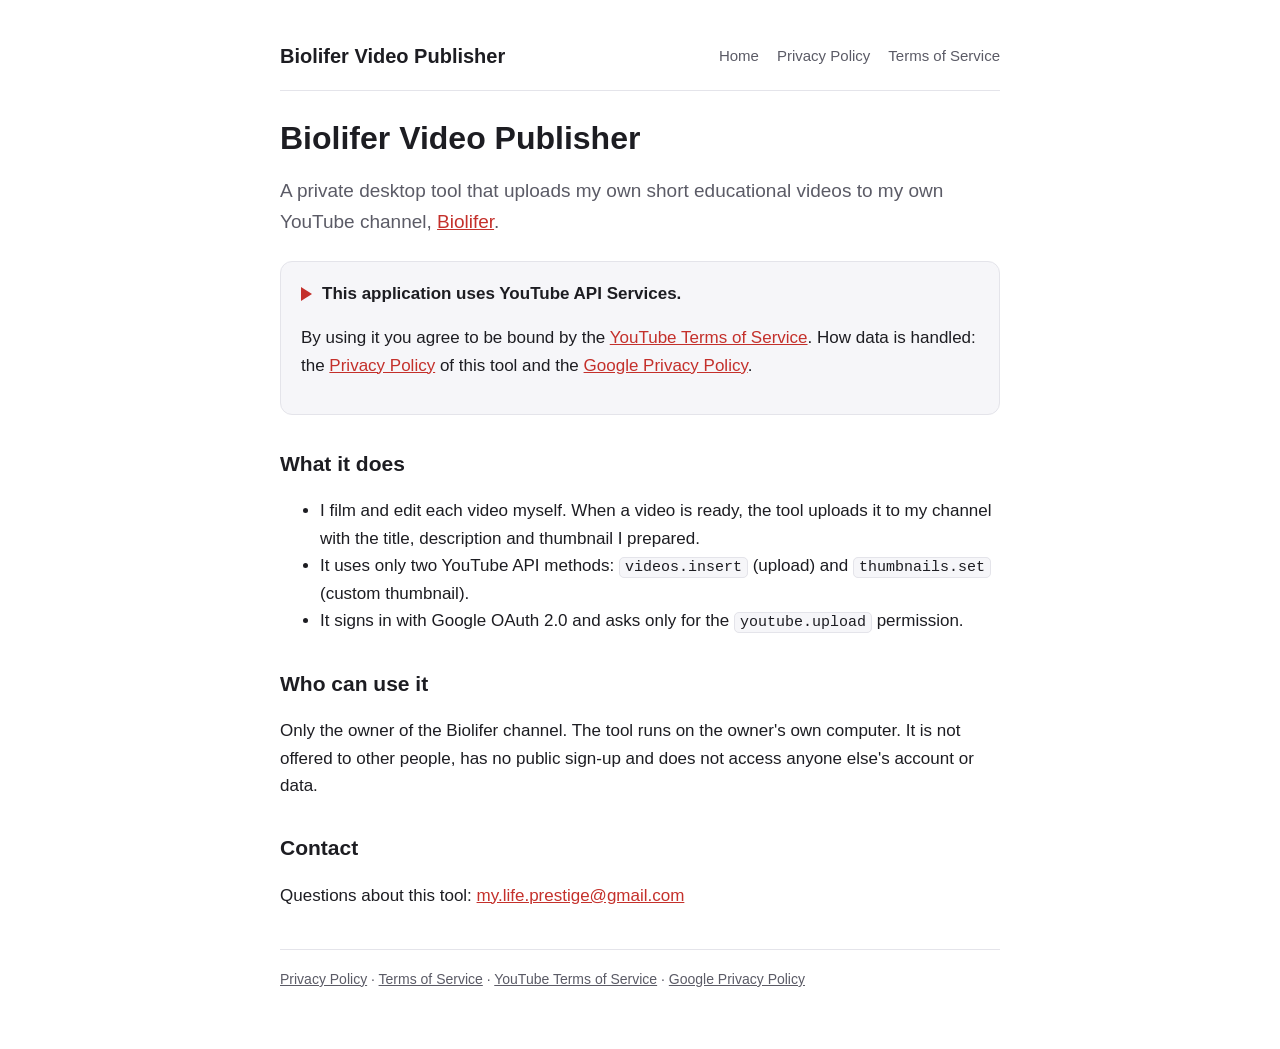
==== index.html @ b5eedc53 "Biolifer Video Publisher: home, privacy policy, terms Co-Authored-By: Claude Opus 5.5 <noreply@anthr" ====
<!doctype html>
<html lang="en">
<head>
<meta charset="utf-8">
<meta name="viewport" content="width=device-width, initial-scale=1">
<title>Biolifer Video Publisher</title>
<meta name="description" content="A private desktop tool that uploads the Biolifer channel owner's own videos to the Biolifer YouTube channel using YouTube API Services.">
<link rel="stylesheet" href="style.css">
</head>
<body>
<div class="wrap">
<header>
  <a class="brand" href="./">Biolifer Video Publisher</a>
  <nav><a href="./">Home</a><a href="privacy.html">Privacy Policy</a><a href="terms.html">Terms of Service</a></nav>
</header>

<h1>Biolifer Video Publisher</h1>
<p class="lead">A private desktop tool that uploads my own short educational videos to my own YouTube channel, <a href="https://www.youtube.com/@Biolifer">Biolifer</a>.</p>

<div class="card">
  <p class="yt"><i></i>This application uses YouTube API Services.</p>
  <p>By using it you agree to be bound by the <a href="https://www.youtube.com/t/terms">YouTube Terms of Service</a>. How data is handled: the <a href="privacy.html">Privacy Policy</a> of this tool and the <a href="https://policies.google.com/privacy">Google Privacy Policy</a>.</p>
</div>

<h2>What it does</h2>
<ul>
  <li>I film and edit each video myself. When a video is ready, the tool uploads it to my channel with the title, description and thumbnail I prepared.</li>
  <li>It uses only two YouTube API methods: <code>videos.insert</code> (upload) and <code>thumbnails.set</code> (custom thumbnail).</li>
  <li>It signs in with Google OAuth 2.0 and asks only for the <code>youtube.upload</code> permission.</li>
</ul>

<h2>Who can use it</h2>
<p>Only the owner of the Biolifer channel. The tool runs on the owner's own computer. It is not offered to other people, has no public sign-up and does not access anyone else's account or data.</p>

<h2>Contact</h2>
<p>Questions about this tool: <a href="mailto:my.life.prestige@gmail.com">my.life.prestige@gmail.com</a></p>

<footer>
  <a href="privacy.html">Privacy Policy</a> · <a href="terms.html">Terms of Service</a> · <a href="https://www.youtube.com/t/terms">YouTube Terms of Service</a> · <a href="https://policies.google.com/privacy">Google Privacy Policy</a>
</footer>
</div>
</body>
</html>
---- style.css ----
:root{--bg:#ffffff;--text:#1d1d22;--muted:#5b5b66;--line:#e4e4ea;--accent:#c4302b;--card:#f6f6f9}
*{box-sizing:border-box}
body{margin:0;background:var(--bg);color:var(--text);font:17px/1.6 -apple-system,"Segoe UI",Roboto,Arial,sans-serif}
.wrap{max-width:760px;margin:0 auto;padding:40px 20px 60px}
header{display:flex;flex-wrap:wrap;gap:12px 24px;align-items:center;justify-content:space-between;border-bottom:1px solid var(--line);padding-bottom:18px;margin-bottom:28px}
.brand{font-weight:800;font-size:20px;color:var(--text);text-decoration:none}
nav a{color:var(--muted);text-decoration:none;margin-left:18px;font-size:15px}
nav a:first-child{margin-left:0}
nav a:hover,a:hover{color:var(--accent)}
h1{font-size:32px;line-height:1.2;margin:0 0 12px}
h2{font-size:21px;margin:32px 0 8px}
.lead{font-size:19px;color:var(--muted)}
.card{background:var(--card);border:1px solid var(--line);border-radius:12px;padding:18px 20px;margin:24px 0}
.yt{display:flex;align-items:center;gap:10px;font-weight:700;margin-top:0}
.yt i{display:inline-block;width:0;height:0;border-left:11px solid var(--accent);border-top:7px solid transparent;border-bottom:7px solid transparent}
a{color:var(--accent)}
code{background:var(--card);border:1px solid var(--line);border-radius:5px;padding:1px 5px;font-size:15px}
footer{border-top:1px solid var(--line);margin-top:40px;padding-top:18px;font-size:14px;color:var(--muted)}
footer a{color:var(--muted)}
.muted{color:var(--muted);font-size:15px}
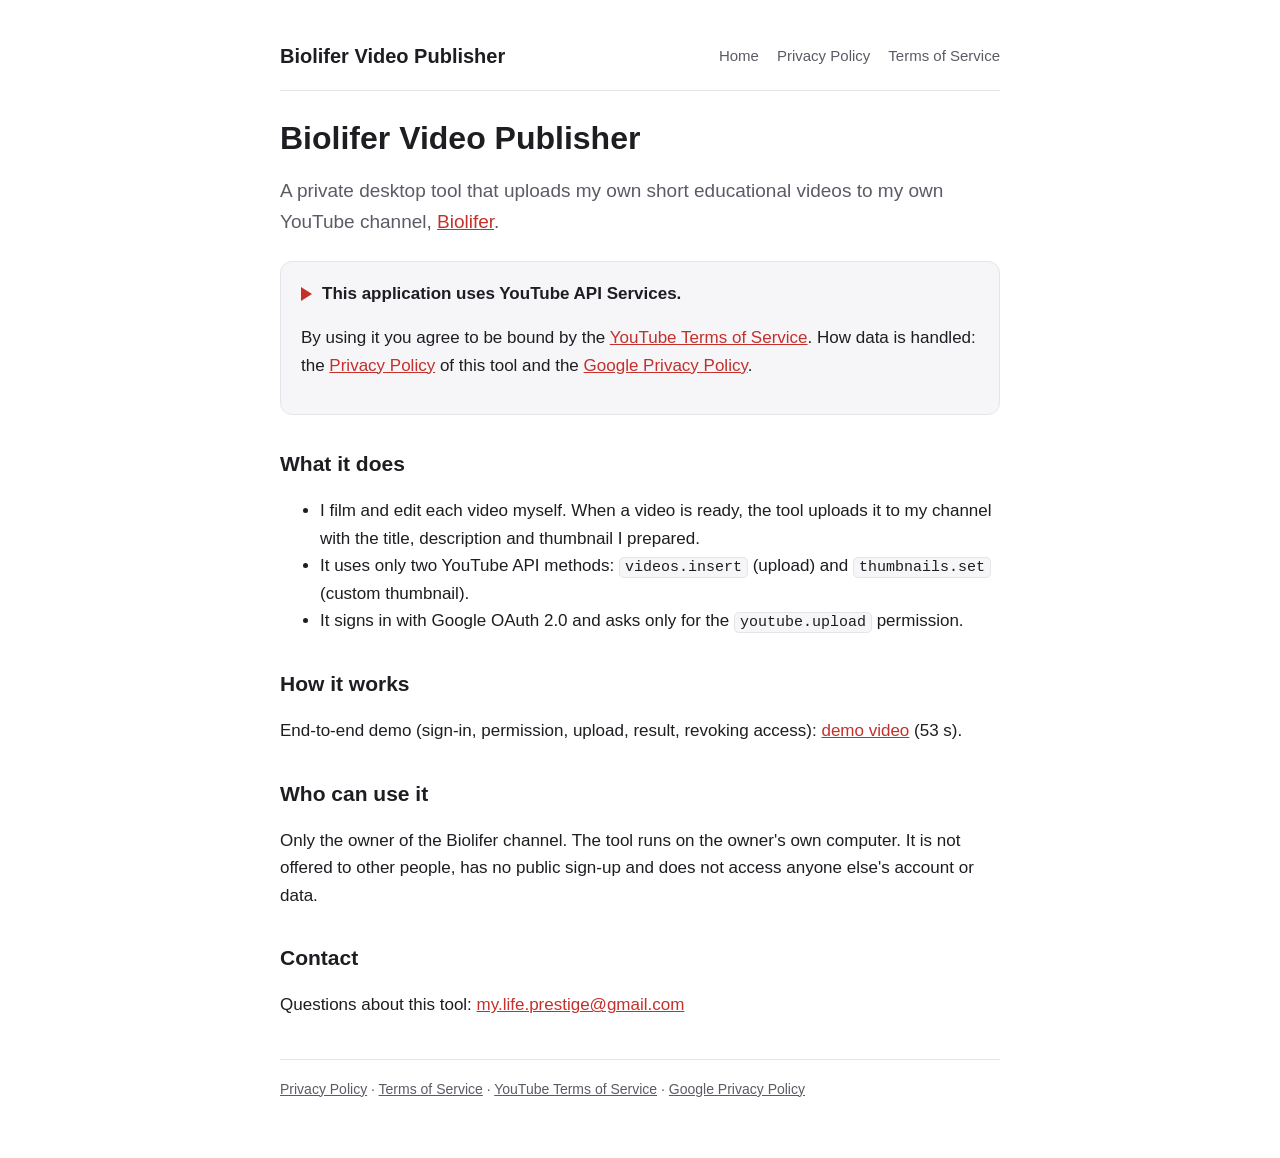
==== commit 57cc35fb: "Add end-to-end demo video for the YouTube API audit Co-Authored-By: Claude Opus 5.5 <noreply@anthrop" ====
--- a/index.html
+++ b/index.html
@@ -29,6 +29,9 @@
   <li>It signs in with Google OAuth 2.0 and asks only for the <code>youtube.upload</code> permission.</li>
 </ul>
 
+<h2>How it works</h2>
+<p>End-to-end demo (sign-in, permission, upload, result, revoking access): <a href="demo/end-to-end-demo.mp4">demo video</a> (53 s).</p>
+
 <h2>Who can use it</h2>
 <p>Only the owner of the Biolifer channel. The tool runs on the owner's own computer. It is not offered to other people, has no public sign-up and does not access anyone else's account or data.</p>
 
